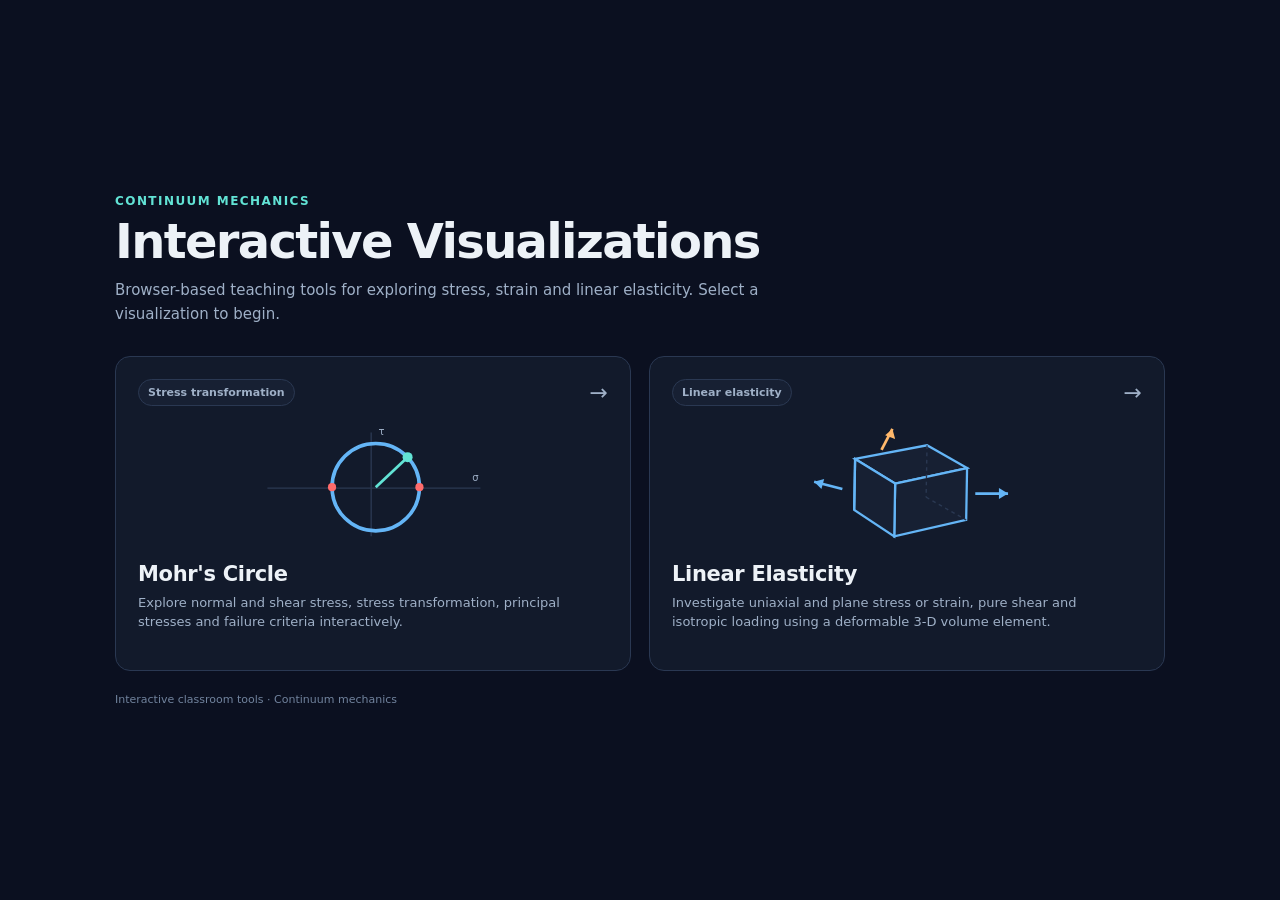
==== index.html @ 9c3152f9 "adding index file" ====
<!DOCTYPE html>
<html lang="en">
<head>
  <meta charset="UTF-8" />
  <meta name="viewport" content="width=device-width, initial-scale=1.0" />
  <meta name="theme-color" content="#0B1020" />
  <title>Continuum Mechanics — Interactive Visualizations</title>
  <style>
    :root {
      --bg: #0B1020;
      --panel: #121A2B;
      --panel2: #172033;
      --text: #EDF2F7;
      --muted: #9FB0C7;
      --grid: #2A3852;
      --blue: #64B5F6;
      --cyan: #62E3D5;
      --orange: #FFB86B;
      --red: #FF6B6B;
    }

    * { box-sizing: border-box; }

    html, body {
      margin: 0;
      min-height: 100%;
      background: var(--bg);
      color: var(--text);
      font-family: Inter, ui-sans-serif, system-ui, -apple-system, BlinkMacSystemFont,
                   "Segoe UI", sans-serif;
    }

    body {
      min-height: 100vh;
      display: flex;
      justify-content: center;
      align-items: center;
      padding: 42px 24px;
    }

    .page {
      width: min(1050px, 100%);
    }

    .header {
      margin-bottom: 30px;
    }

    .eyebrow {
      color: var(--cyan);
      font-size: 12px;
      font-weight: 750;
      letter-spacing: 0.12em;
      text-transform: uppercase;
      margin-bottom: 8px;
    }

    h1 {
      margin: 0;
      font-size: clamp(30px, 5vw, 48px);
      line-height: 1.05;
      letter-spacing: -0.035em;
      font-weight: 780;
    }

    .subtitle {
      color: var(--muted);
      font-size: 15px;
      line-height: 1.55;
      max-width: 650px;
      margin-top: 13px;
    }

    .grid {
      display: grid;
      grid-template-columns: repeat(2, minmax(0, 1fr));
      gap: 18px;
    }

    .card {
      position: relative;
      display: flex;
      flex-direction: column;
      min-height: 315px;
      padding: 22px;
      background: var(--panel);
      border: 1px solid var(--grid);
      border-radius: 15px;
      color: inherit;
      text-decoration: none;
      overflow: hidden;
      transition:
        transform 150ms ease,
        border-color 150ms ease,
        background 150ms ease,
        box-shadow 150ms ease;
    }

    .card:hover,
    .card:focus-visible {
      transform: translateY(-3px);
      border-color: var(--blue);
      background: var(--panel2);
      box-shadow: 0 16px 34px rgba(0, 0, 0, 0.24);
      outline: none;
    }

    .card-top {
      display: flex;
      justify-content: space-between;
      align-items: center;
      gap: 12px;
    }

    .tag {
      display: inline-flex;
      align-items: center;
      min-height: 27px;
      padding: 4px 9px;
      border-radius: 999px;
      background: var(--panel2);
      border: 1px solid var(--grid);
      color: var(--muted);
      font-size: 11px;
      font-weight: 650;
    }

    .arrow {
      color: var(--muted);
      font-size: 22px;
      transition: transform 150ms ease, color 150ms ease;
    }

    .card:hover .arrow,
    .card:focus-visible .arrow {
      color: var(--cyan);
      transform: translateX(3px);
    }

    .visual {
      height: 132px;
      display: flex;
      align-items: center;
      justify-content: center;
      margin: 12px 0 8px;
    }

    .visual svg {
      width: 100%;
      height: 100%;
      max-width: 270px;
      overflow: visible;
    }

    .card h2 {
      margin: 4px 0 7px;
      font-size: 21px;
      letter-spacing: -0.015em;
    }

    .card p {
      margin: 0;
      color: var(--muted);
      line-height: 1.48;
      font-size: 13px;
      max-width: 92%;
    }

    .footer {
      margin-top: 22px;
      color: #71839d;
      font-size: 11px;
    }

    @media (max-width: 720px) {
      body { align-items: flex-start; padding: 28px 16px; }
      .grid { grid-template-columns: 1fr; }
      .card { min-height: 285px; }
    }
  </style>
</head>

<body>
  <main class="page">
    <header class="header">
      <div class="eyebrow">Continuum Mechanics</div>
      <h1>Interactive Visualizations</h1>
      <div class="subtitle">
        Browser-based teaching tools for exploring stress, strain and linear elasticity.
        Select a visualization to begin.
      </div>
    </header>

    <section class="grid">

      <a class="card" href="mohr_circle.html">
        <div class="card-top">
          <span class="tag">Stress transformation</span>
          <span class="arrow">→</span>
        </div>

        <div class="visual">
          <svg viewBox="0 0 280 145" role="img" aria-label="Stylized Mohr circle">
            <line x1="24" y1="77" x2="258" y2="77"
                  stroke="#2A3852" stroke-width="1.5"/>
            <line x1="138" y1="16" x2="138" y2="130"
                  stroke="#2A3852" stroke-width="1.5"/>
            <circle cx="143" cy="76" r="48"
                    fill="none" stroke="#64B5F6" stroke-width="4"/>
            <line x1="143" y1="76" x2="178" y2="43"
                  stroke="#62E3D5" stroke-width="3"/>
            <circle cx="178" cy="43" r="5.5" fill="#62E3D5"/>
            <circle cx="95" cy="76" r="4.5" fill="#FF6B6B"/>
            <circle cx="191" cy="76" r="4.5" fill="#FF6B6B"/>
            <text x="249" y="69" fill="#9FB0C7" font-size="11">σ</text>
            <text x="146" y="19" fill="#9FB0C7" font-size="11">τ</text>
          </svg>
        </div>

        <h2>Mohr's Circle</h2>
        <p>
          Explore normal and shear stress, stress transformation, principal stresses
          and failure criteria interactively.
        </p>
      </a>

      <a class="card" href="linear_elasticity_visualizer.html">
        <div class="card-top">
          <span class="tag">Linear elasticity</span>
          <span class="arrow">→</span>
        </div>

        <div class="visual">
          <svg viewBox="0 0 280 145" role="img" aria-label="Stylized elastic volume element">
            <polygon points="83,45 162,30 206,55 127,72"
                     fill="#172033" stroke="#64B5F6" stroke-width="2.5"/>
            <polygon points="127,72 206,55 205,112 126,130"
                     fill="#172033" stroke="#64B5F6" stroke-width="2.5"/>
            <polygon points="83,45 127,72 126,130 82,101"
                     fill="#172033" stroke="#64B5F6" stroke-width="2.5"/>

            <line x1="83" y1="45" x2="82" y2="101"
                  stroke="#64B5F6" stroke-width="2.5"/>
            <line x1="162" y1="30" x2="161" y2="87"
                  stroke="#2A3852" stroke-width="1.5" stroke-dasharray="4 4"/>
            <line x1="161" y1="87" x2="205" y2="112"
                  stroke="#2A3852" stroke-width="1.5" stroke-dasharray="4 4"/>

            <line x1="215" y1="83" x2="251" y2="83"
                  stroke="#64B5F6" stroke-width="3"/>
            <polygon points="251,83 241,77 241,89" fill="#64B5F6"/>

            <line x1="112" y1="35" x2="124" y2="12"
                  stroke="#FFB86B" stroke-width="3"/>
            <polygon points="124,12 116,19 127,23" fill="#FFB86B"/>

            <line x1="69" y1="78" x2="38" y2="70"
                  stroke="#64B5F6" stroke-width="3"/>
            <polygon points="38,70 49,67 46,78" fill="#64B5F6"/>
          </svg>
        </div>

        <h2>Linear Elasticity</h2>
        <p>
          Investigate uniaxial and plane stress or strain, pure shear and isotropic
          loading using a deformable 3-D volume element.
        </p>
      </a>

    </section>

    <div class="footer">
      Interactive classroom tools · Continuum mechanics
    </div>
  </main>
</body>
</html>
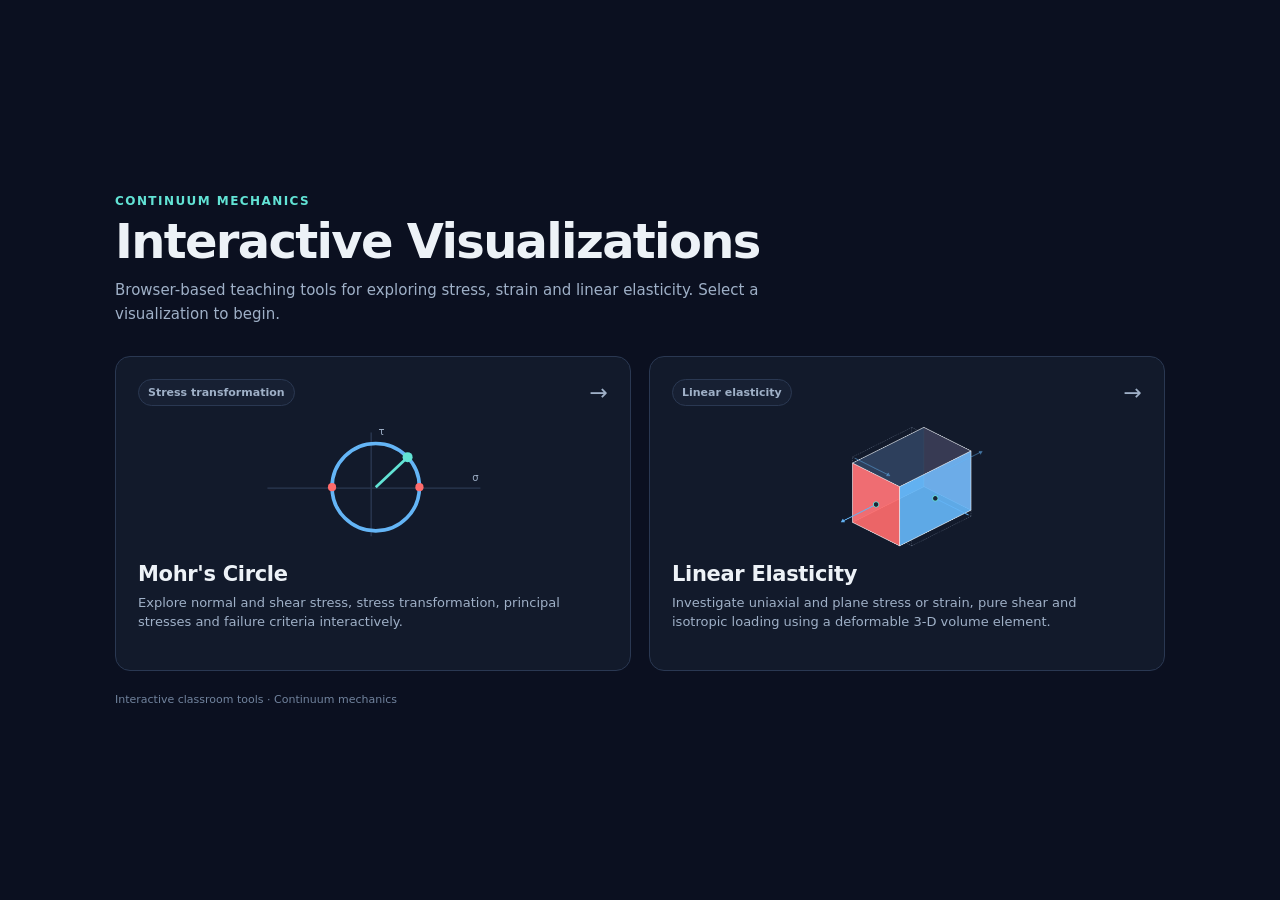
==== commit 5174df7b: "Index Preview Update" ====
--- a/index.html
+++ b/index.html
@@ -45,7 +45,11 @@
     .header {
       margin-bottom: 30px;
     }
-
+	.visual img {
+		width: 100%;
+		height: 100%;
+		object-fit: contain;
+	}
     .eyebrow {
       color: var(--cyan);
       font-size: 12px;
@@ -230,35 +234,10 @@
           <span class="arrow">→</span>
         </div>
 
-        <div class="visual">
-          <svg viewBox="0 0 280 145" role="img" aria-label="Stylized elastic volume element">
-            <polygon points="83,45 162,30 206,55 127,72"
-                     fill="#172033" stroke="#64B5F6" stroke-width="2.5"/>
-            <polygon points="127,72 206,55 205,112 126,130"
-                     fill="#172033" stroke="#64B5F6" stroke-width="2.5"/>
-            <polygon points="83,45 127,72 126,130 82,101"
-                     fill="#172033" stroke="#64B5F6" stroke-width="2.5"/>
-
-            <line x1="83" y1="45" x2="82" y2="101"
-                  stroke="#64B5F6" stroke-width="2.5"/>
-            <line x1="162" y1="30" x2="161" y2="87"
-                  stroke="#2A3852" stroke-width="1.5" stroke-dasharray="4 4"/>
-            <line x1="161" y1="87" x2="205" y2="112"
-                  stroke="#2A3852" stroke-width="1.5" stroke-dasharray="4 4"/>
-
-            <line x1="215" y1="83" x2="251" y2="83"
-                  stroke="#64B5F6" stroke-width="3"/>
-            <polygon points="251,83 241,77 241,89" fill="#64B5F6"/>
-
-            <line x1="112" y1="35" x2="124" y2="12"
-                  stroke="#FFB86B" stroke-width="3"/>
-            <polygon points="124,12 116,19 127,23" fill="#FFB86B"/>
-
-            <line x1="69" y1="78" x2="38" y2="70"
-                  stroke="#64B5F6" stroke-width="3"/>
-            <polygon points="38,70 49,67 46,78" fill="#64B5F6"/>
-          </svg>
-        </div>
+		<div class="visual">
+		  <img src="elasticity_preview.png"
+			   alt="Linear elasticity visualization preview">
+		</div>
 
         <h2>Linear Elasticity</h2>
         <p>
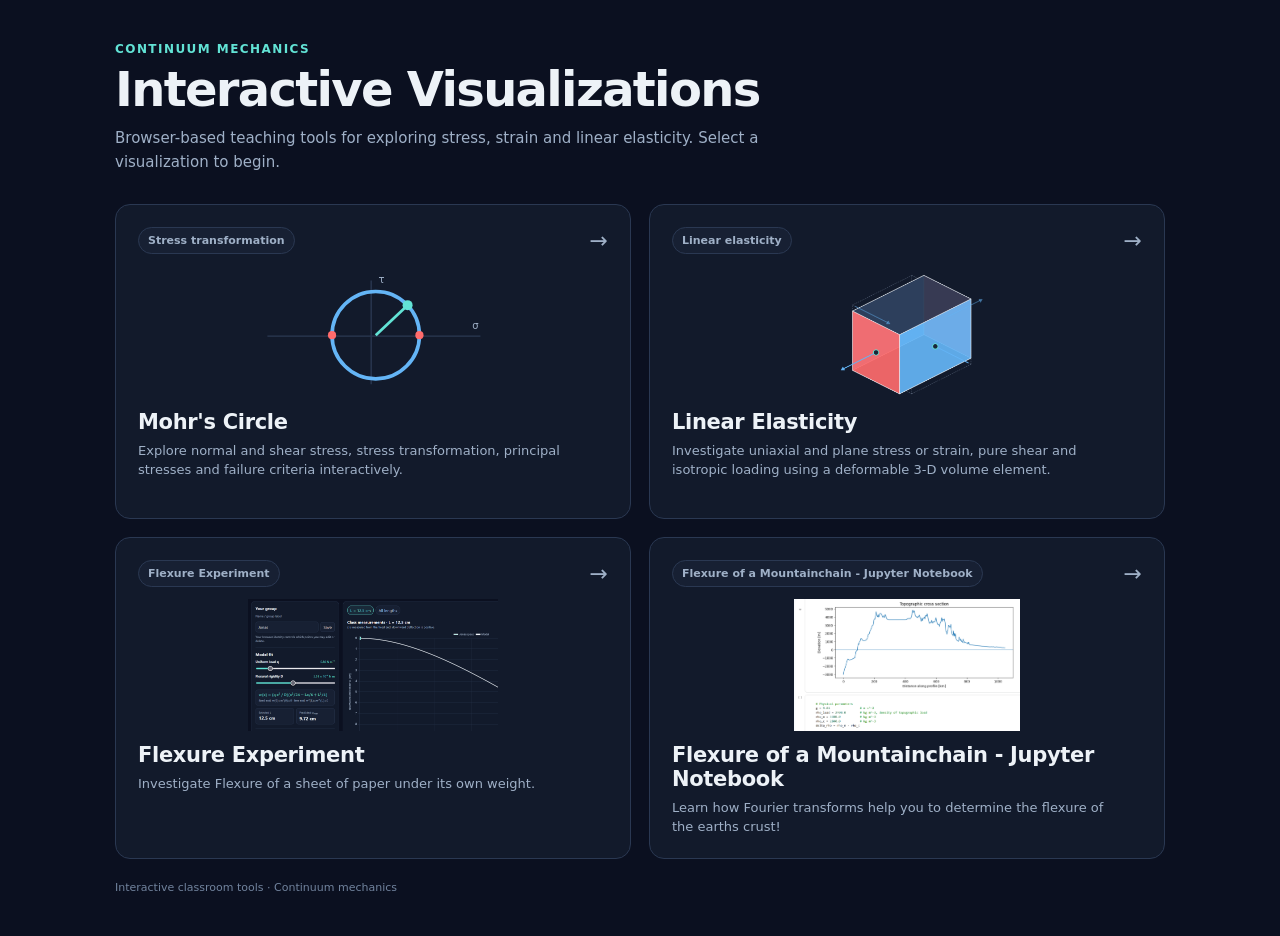
==== commit bbd6b22e: "Add files via upload" ====
--- a/index.html
+++ b/index.html
@@ -245,6 +245,40 @@
           loading using a deformable 3-D volume element.
         </p>
       </a>
+	  
+	  <a class="card" href="flexure_classroom_app_v2/index.html">
+        <div class="card-top">
+          <span class="tag">Flexure Experiment</span>
+          <span class="arrow">→</span>
+        </div>
+
+		<div class="visual">
+		  <img src="flexure_experiment.png"
+			   alt="Flexure Experiment preview">
+		</div>
+
+        <h2>Flexure Experiment</h2>
+        <p>
+          Investigate Flexure of a sheet of paper under its own weight.
+        </p>
+      </a>
+	  
+	  <a class="card" href="https://colab.research.google.com/github/JonasLiebsch/continuum-mechanics/blob/main/plate_flexure_fourier_class.ipynb">
+        <div class="card-top">
+          <span class="tag">Flexure of a Mountainchain - Jupyter Notebook</span>
+          <span class="arrow">→</span>
+        </div>
+
+		<div class="visual">
+		  <img src="flexure_notebook.png"
+			   alt="Linear elasticity visualization preview">
+		</div>
+
+        <h2>Flexure of a Mountainchain - Jupyter Notebook</h2>
+        <p>
+          Learn how Fourier transforms help you to determine the flexure of the earths crust!
+        </p>
+      </a>
 
     </section>
 
